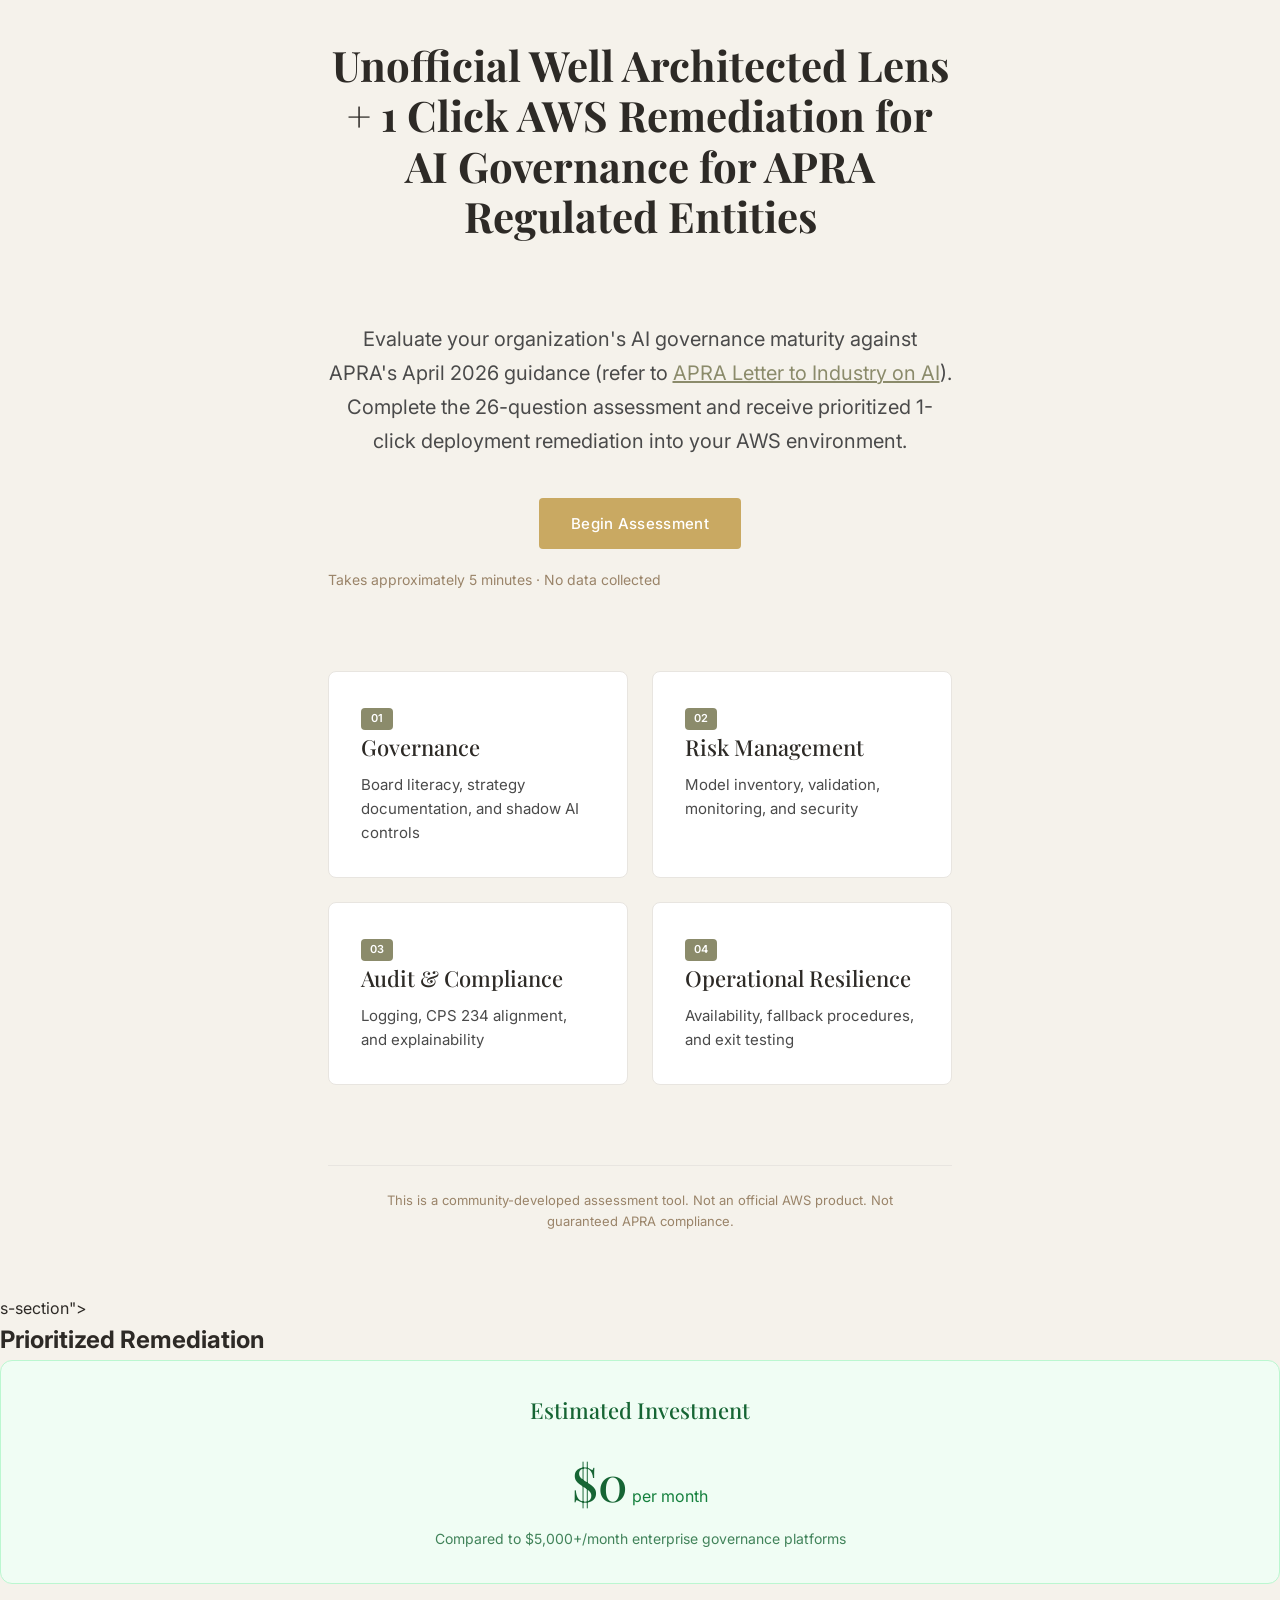
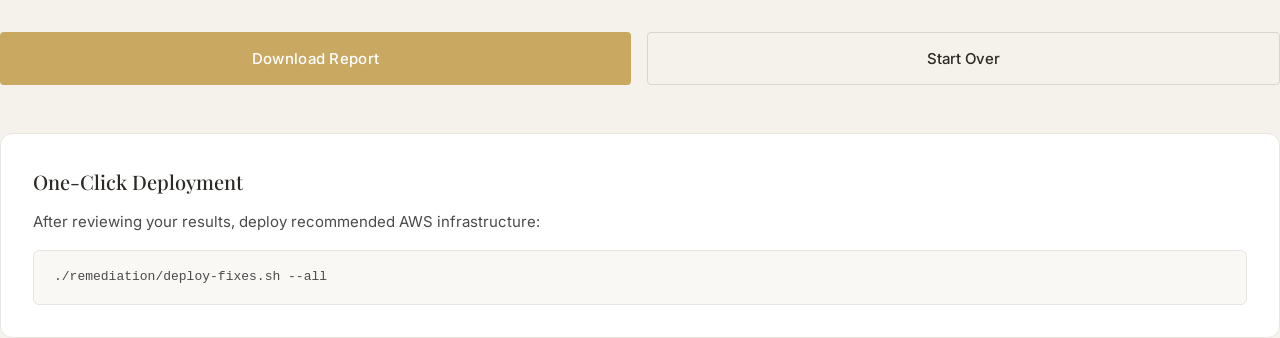
==== index.html @ 120c7f53 "Make all content fully left-justified" ====
<!DOCTYPE html>
<html lang="en">
<head>
    <meta charset="UTF-8">
    <meta name="viewport" content="width=device-width, initial-scale=1.0">
    <title>AI Governance Framework — Self-Assessment</title>
    <link rel="preconnect" href="https://fonts.googleapis.com">
    <link rel="preconnect" href="https://fonts.gstatic.com" crossorigin>
    <link href="https://fonts.googleapis.com/css2?family=Playfair+Display:wght@400;500;600&family=Inter:wght@400;450;500;600&display=swap" rel="stylesheet">
    <link rel="stylesheet" href="styles.css">
</head>
<body>
    <div class="container">
        <!-- Landing Page -->
        <section id="landing" class="landing">
            <header class="site-header">
                <h1 class="title">Unofficial Well Architected Lens + 1 Click AWS Remediation for AI Governance for APRA Regulated Entities</h1>
            </header>

            <div class="hero">
                <p class="lead">
                    Evaluate your organization's AI governance maturity against APRA's April 2026 guidance (refer to <a href="https://www.apra.gov.au/apra-letter-to-industry-on-artificial-intelligence-ai" target="_blank" style="color: var(--accent-olive); text-decoration: underline;">APRA Letter to Industry on AI</a>). 
                    Complete the 26-question assessment and receive prioritized 1-click deployment remediation into your AWS environment.
                </p>
                
                <button class="btn-primary" onclick="startAssessment()">
                    Begin Assessment
                </button>
                
                <p class="meta">Takes approximately 5 minutes · No data collected</p>
            </div>

            <div class="pillars-preview">
                <div class="pillar-card">
                    <span class="pillar-number">01</span>
                    <h3>Governance</h3>
                    <p>Board literacy, strategy documentation, and shadow AI controls</p>
                </div>
                <div class="pillar-card">
                    <span class="pillar-number">02</span>
                    <h3>Risk Management</h3>
                    <p>Model inventory, validation, monitoring, and security</p>
                </div>
                <div class="pillar-card">
                    <span class="pillar-number">03</span>
                    <h3>Audit & Compliance</h3>
                    <p>Logging, CPS 234 alignment, and explainability</p>
                </div>
                <div class="pillar-card">
                    <span class="pillar-number">04</span>
                    <h3>Operational Resilience</h3>
                    <p>Availability, fallback procedures, and exit testing</p>
                </div>
            </div>

            <div class="disclaimer-elegant">
                <p>This is a community-developed assessment tool. Not an official AWS product. Not guaranteed APRA compliance.</p>
            </div>
        </section>

        <!-- Assessment -->
        <section id="assessment" class="assessment" style="display: none;">
            <header class="assessment-header">
                <span class="back-link" onclick="showLanding()">← Back to overview</span>
                <div class="progress-container">
                    <div class="progress-bar">
                        <div class="progress-fill" id="progress-fill"></div>
                    </div>
                    <span class="progress-text">Question <span id="current-q">1</span> of 26</span>
                </div>
            </header>

            <div class="question-container" id="question-container">
                <!-- Questions injected by JS -->
            </div>

            <div class="question-nav">
                <button class="btn-secondary" id="prev-btn" onclick="prevQuestion()" disabled>Previous</button>
                <button class="btn-primary" id="next-btn" onclick="nextQuestion()">Next</button>
            </div>
        </section>

        <!-- Results -->
        <section id="results" class="results" style="display: none;">
            <header class="results-header">
                <span class="eyebrow">Assessment Complete</span>
                <h1 class="title">Your Results</h1>
            </header>

            <div class="score-section">
                <div class="score-display">
                    <span class="score-value" id="overall-score">0</span>
                    <span class="score-label">Overall Maturity</span>
                </div>
                <div class="maturity-badge" id="maturity-badge">Initial</div>
            </div>

            <div class="pillars-results" id="pillars-results">
                <!-- Pillar scores injected by JS -->
            </div>

            <div class="recommendations-section">
                <h2>Prioritized Remediation</h2>
                <div class="rec-list" id="rec-list">
                    <!-- Recommendations injected by JS -->
                </div>
            </div>

            <div class="cost-section">
                <h3>Estimated Investment</h3>
                <div class="cost-display">
                    <span class="cost-amount" id="cost-amount">$0</span>
                    <span class="cost-period">per month</span>
                </div>
                <p class="cost-note">Compared to $5,000+/month enterprise governance platforms</p>
            </div>

            <div class="actions">
                <button class="btn-primary" onclick="downloadReport()">Download Report</button>
                <button class="btn-secondary" onclick="restartAssessment()">Start Over</button>
            </div>

            <div class="export-section">
                <h4>One-Click Deployment</h4>
                <p>After reviewing your results, deploy recommended AWS infrastructure:</p>
                <code class="code-block">./remediation/deploy-fixes.sh --all</code>
            </div>
        </section>
    </div>

    <script src="questions-data.js"></script>
    <script src="survey-v2.js"></script>
</body>
</html>s-section">
                <h2>Prioritized Remediation</h2>
                <div class="rec-list" id="rec-list">
                    <!-- Recommendations injected by JS -->
                </div>
            </div>

            <div class="cost-section">
                <h3>Estimated Investment</h3>
                <div class="cost-display">
                    <span class="cost-amount" id="cost-amount">$0</span>
                    <span class="cost-period">per month</span>
                </div>
                <p class="cost-note">Compared to $5,000+/month enterprise governance platforms</p>
            </div>

            <div class="actions">
                <button class="btn-primary" onclick="downloadReport()">Download Report</button>
                <button class="btn-secondary" onclick="restartAssessment()">Start Over</button>
            </div>

            <div class="export-section">
                <h4>One-Click Deployment</h4>
                <p>After reviewing your results, deploy recommended AWS infrastructure:</p>
                <code class="code-block">./remediation/deploy-fixes.sh --all</code>
            </div>
        </section>
    </div>

    <script src="questions-data.js"></script>
    <script src="survey-v2.js"></script>
</body>
</html>
---- styles.css ----
/* Editorial AI Governance Assessment Styles */
/* Warm, sophisticated, minimalist aesthetic */

:root {
  /* Colors - Warm editorial palette (matching screenshot) */
  --bg-primary: #F5F2EB;
  --bg-secondary: #FAF8F5;
  --bg-card: #FFFFFF;
  
  --accent-gold: #C9A962;
  --accent-olive: #8B8B6B;
  --accent-gold-dark: #B8984F;
  
  --text-primary: #2D2A26;
  --text-secondary: #4A4A4A;
  --text-tertiary: #6B6B4E;
  --text-muted: #9A8469;
  
  --border-light: #E8E5E0;
  --border-medium: #D8D5D0;
  
  /* Typography */
  --font-serif: 'Playfair Display', Georgia, serif;
  --font-sans: 'Inter', -apple-system, BlinkMacSystemFont, sans-serif;
  
  /* Spacing */
  --max-width: 720px;
  --section-spacing: 80px;
  --element-spacing: 32px;
  
  /* Transitions */
  --transition-fast: 150ms ease;
  --transition-medium: 250ms ease;
}

* {
  box-sizing: border-box;
  margin: 0;
  padding: 0;
}

html {
  font-size: 16px;
  -webkit-font-smoothing: antialiased;
  -moz-osx-font-smoothing: grayscale;
}

body {
  font-family: var(--font-sans);
  background-color: var(--bg-primary);
  color: var(--text-primary);
  line-height: 1.6;
  min-height: 100vh;
}

.container {
  max-width: 720px;
  margin: 0 auto;
  padding: 40px 48px;
}

/* Header & Typography */
.site-header {
  text-align: center;
  margin-bottom: var(--section-spacing);
}

.eyebrow {
  display: block;
  font-family: var(--font-sans);
  font-size: 12px;
  font-weight: 500;
  letter-spacing: 0.15em;
  text-transform: uppercase;
  color: var(--text-tertiary);
  margin-bottom: 16px;
}

.title {
  font-family: var(--font-serif);
  font-size: 42px;
  font-weight: 700;
  line-height: 1.2;
  color: var(--text-primary);
  margin-bottom: 8px;
}

.subtitle {
  font-family: var(--font-sans);
  font-size: 18px;
  font-weight: 400;
  color: var(--text-secondary);
}

.lead {
  font-size: 20px;
  line-height: 1.7;
  color: var(--text-secondary);
  text-align: center;
  margin-bottom: 40px;
}

/* Hero Section */
.hero {
  text-align: center;
  margin-bottom: var(--section-spacing);
}

.meta {
  font-size: 14px;
  color: var(--text-muted);
  margin-top: 20px;
  text-align: left;
}

/* Buttons */
.btn-primary {
  display: inline-flex;
  align-items: center;
  justify-content: center;
  padding: 16px 32px;
  background-color: var(--accent-gold);
  color: #FFFFFF;
  font-family: var(--font-sans);
  font-size: 15px;
  font-weight: 500;
  letter-spacing: 0.02em;
  border: none;
  border-radius: 4px;
  cursor: pointer;
  transition: background-color var(--transition-fast), transform var(--transition-fast);
}

.btn-primary:hover {
  background-color: var(--accent-gold-dark);
  transform: translateY(-1px);
}

.btn-secondary {
  display: inline-flex;
  align-items: center;
  justify-content: center;
  padding: 16px 32px;
  background-color: transparent;
  color: var(--text-primary);
  font-family: var(--font-sans);
  font-size: 15px;
  font-weight: 500;
  border: 1px solid var(--border-medium);
  border-radius: 4px;
  cursor: pointer;
  transition: border-color var(--transition-fast), background-color var(--transition-fast);
}

.btn-secondary:hover {
  border-color: var(--accent-gold);
  background-color: var(--bg-secondary);
}

button:disabled {
  opacity: 0.4;
  cursor: not-allowed;
  transform: none !important;
}

/* Pillar Cards */
.pillars-preview {
  display: grid;
  grid-template-columns: repeat(2, 1fr);
  gap: 24px;
  margin-bottom: var(--section-spacing);
}

.pillar-card {
  background-color: var(--bg-card);
  border: 1px solid var(--border-light);
  border-radius: 8px;
  padding: 32px;
  transition: box-shadow var(--transition-medium), transform var(--transition-medium);
}

.pillar-card:hover {
  box-shadow: 0 4px 24px rgba(0, 0, 0, 0.06);
  transform: translateY(-2px);
}

.pillar-number {
  display: inline-flex;
  align-items: center;
  justify-content: center;
  min-width: 32px;
  height: 22px;
  background-color: var(--accent-olive);
  color: #FFFFFF;
  font-family: var(--font-sans);
  font-size: 11px;
  font-weight: 600;
  border-radius: 4px;
  padding: 0 8px;
  letter-spacing: 0.02em;
}

.pillar-card h3 {
  font-family: var(--font-serif);
  font-size: 22px;
  font-weight: 500;
  color: var(--text-primary);
  margin-bottom: 8px;
}

.pillar-card p {
  font-size: 15px;
  color: var(--text-secondary);
  line-height: 1.6;
}

/* Disclaimer */
.disclaimer-elegant {
  text-align: center;
  padding: 24px;
  border-top: 1px solid var(--border-light);
}

.disclaimer-elegant p {
  font-size: 13px;
  color: var(--text-muted);
}

.disclaimer-elegant p.italic {
  font-style: italic;
}

/* Assessment Section */
.assessment-header {
  margin-bottom: 48px;
}

.back-link {
  display: inline-block;
  font-size: 14px;
  color: var(--text-tertiary);
  cursor: pointer;
  margin-bottom: 24px;
  transition: color var(--transition-fast);
}

.back-link:hover {
  color: var(--accent-gold);
}

.progress-container {
  margin-bottom: 32px;
}

.progress-bar {
  height: 4px;
  background-color: var(--border-light);
  border-radius: 2px;
  overflow: hidden;
  margin-bottom: 12px;
}

.progress-fill {
  height: 100%;
  background-color: var(--accent-gold);
  border-radius: 2px;
  transition: width var(--transition-medium);
}

.progress-text {
  font-size: 13px;
  color: var(--text-muted);
  text-transform: uppercase;
  letter-spacing: 0.1em;
}

/* Question Container */
.question-container {
  background-color: var(--bg-card);
  border: 1px solid var(--border-light);
  border-radius: 12px;
  padding: 48px;
  margin-bottom: 32px;
}

.pillar-badge {
  display: inline-flex;
  align-items: center;
  gap: 8px;
  font-size: 12px;
  font-weight: 500;
  letter-spacing: 0.1em;
  text-transform: uppercase;
  color: var(--accent-gold);
  margin-bottom: 24px;
}

.question-text {
  font-family: var(--font-serif);
  font-size: 28px;
  font-weight: 500;
  line-height: 1.4;
  color: var(--text-primary);
  margin-bottom: 24px;
}

.question-rationale {
  font-size: 16px;
  color: var(--text-secondary);
  line-height: 1.7;
  padding: 20px 24px;
  background-color: var(--bg-secondary);
  border-radius: 8px;
  margin-bottom: 32px;
}

/* Options */
.options-list {
  display: flex;
  flex-direction: column;
  gap: 12px;
}

.option {
  display: flex;
  align-items: flex-start;
  gap: 16px;
  padding: 20px 24px;
  background-color: var(--bg-secondary);
  border: 1px solid transparent;
  border-radius: 8px;
  cursor: pointer;
  transition: border-color var(--transition-fast), background-color var(--transition-fast);
}

.option:hover {
  border-color: var(--border-medium);
}

.option.selected {
  border-color: var(--accent-gold);
  background-color: #FDF9F0;
}

.option input[type="radio"] {
  width: 20px;
  height: 20px;
  margin-top: 2px;
  accent-color: var(--accent-gold);
}

.option-text {
  font-size: 15px;
  line-height: 1.6;
  color: var(--text-primary);
}

/* Navigation */
.question-nav {
  display: flex;
  justify-content: space-between;
  align-items: center;
}

/* Results Section */
.results-header {
  text-align: center;
  margin-bottom: 48px;
}

.score-section {
  text-align: center;
  margin-bottom: 48px;
  padding: 48px;
  background-color: var(--bg-card);
  border: 1px solid var(--border-light);
  border-radius: 12px;
}

.score-display {
  margin-bottom: 24px;
}

.score-value {
  display: block;
  font-family: var(--font-serif);
  font-size: 80px;
  font-weight: 500;
  line-height: 1;
  color: var(--text-primary);
}

.score-label {
  display: block;
  font-size: 14px;
  color: var(--text-muted);
  letter-spacing: 0.1em;
  text-transform: uppercase;
  margin-top: 8px;
}

.maturity-badge {
  display: inline-block;
  padding: 8px 24px;
  background-color: var(--accent-gold);
  color: #FFFFFF;
  font-size: 14px;
  font-weight: 500;
  letter-spacing: 0.05em;
  border-radius: 20px;
}

/* Pillar Results */
.pillars-results {
  margin-bottom: 48px;
}

.pillar-result {
  display: flex;
  align-items: center;
  gap: 24px;
  padding: 24px 0;
  border-bottom: 1px solid var(--border-light);
}

.pillar-result:last-child {
  border-bottom: none;
}

.pillar-info {
  flex: 1;
}

.pillar-info h4 {
  font-family: var(--font-serif);
  font-size: 20px;
  font-weight: 500;
  color: var(--text-primary);
  margin-bottom: 4px;
}

.pillar-info p {
  font-size: 14px;
  color: var(--text-tertiary);
}

.pillar-bar-container {
  width: 120px;
}

.pillar-bar {
  height: 6px;
  background-color: var(--border-light);
  border-radius: 3px;
  overflow: hidden;
  margin-bottom: 6px;
}

.pillar-fill {
  height: 100%;
  background-color: var(--accent-gold);
  border-radius: 3px;
  transition: width 0.5s ease;
}

.pillar-score {
  font-size: 14px;
  font-weight: 600;
  color: var(--text-secondary);
  text-align: right;
}

/* Recommendations */
.recommendations-section {
  margin-bottom: 48px;
}

.recommendations-section h2 {
  font-family: var(--font-serif);
  font-size: 28px;
  font-weight: 500;
  margin-bottom: 32px;
}

.rec-item {
  display: flex;
  align-items: flex-start;
  gap: 16px;
  padding: 24px;
  background-color: var(--bg-card);
  border: 1px solid var(--border-light);
  border-radius: 8px;
  margin-bottom: 16px;
}

.rec-priority {
  display: inline-flex;
  align-items: center;
  justify-content: center;
  min-width: 60px;
  padding: 4px 12px;
  font-size: 12px;
  font-weight: 600;
  text-transform: uppercase;
  letter-spacing: 0.05em;
  border-radius: 4px;
}

.rec-priority.high {
  background-color: #FEF2F2;
  color: #DC2626;
}

.rec-priority.medium {
  background-color: #FFFBEB;
  color: #D97706;
}

.rec-content {
  flex: 1;
}

.rec-pillar {
  font-size: 12px;
  font-weight: 500;
  letter-spacing: 0.1em;
  text-transform: uppercase;
  color: var(--accent-gold);
  margin-bottom: 4px;
}

.rec-title {
  font-size: 16px;
  font-weight: 500;
  color: var(--text-primary);
  margin-bottom: 8px;
}

.rec-command {
  font-family: 'Monaco', 'Consolas', monospace;
  font-size: 12px;
  color: var(--text-tertiary);
  background-color: var(--bg-secondary);
  padding: 8px 12px;
  border-radius: 4px;
}

/* Cost Section */
.cost-section {
  background-color: #F0FDF4;
  border: 1px solid #BBF7D0;
  border-radius: 12px;
  padding: 32px;
  margin-bottom: 48px;
  text-align: center;
}

.cost-section h3 {
  font-family: var(--font-serif);
  font-size: 22px;
  font-weight: 500;
  margin-bottom: 16px;
  color: #166534;
}

.cost-display {
  margin-bottom: 8px;
}

.cost-amount {
  font-family: var(--font-serif);
  font-size: 48px;
  font-weight: 500;
  color: #166534;
}

.cost-period {
  font-size: 16px;
  color: #15803D;
}

.cost-note {
  font-size: 14px;
  color: #166534;
  opacity: 0.8;
}

/* Actions */
.actions {
  display: flex;
  gap: 16px;
  margin-bottom: 48px;
}

.actions button {
  flex: 1;
}

/* Export Section */
.export-section {
  background-color: var(--bg-card);
  border: 1px solid var(--border-light);
  border-radius: 12px;
  padding: 32px;
}

.export-section h4 {
  font-family: var(--font-serif);
  font-size: 20px;
  font-weight: 500;
  margin-bottom: 12px;
}

.export-section p {
  font-size: 15px;
  color: var(--text-secondary);
  margin-bottom: 16px;
}

.code-block {
  display: block;
  font-family: 'Monaco', 'Consolas', monospace;
  font-size: 13px;
  color: var(--text-secondary);
  background-color: var(--bg-secondary);
  padding: 16px 20px;
  border-radius: 6px;
  border: 1px solid var(--border-light);
}

/* Responsive */
@media (max-width: 640px) {
  .container {
    padding: 40px 20px;
  }
  
  .title {
    font-size: 36px;
  }
  
  .pillars-preview {
    grid-template-columns: 1fr;
  }
  
  .question-container {
    padding: 32px 24px;
  }
  
  .question-text {
    font-size: 22px;
  }
  
  .actions {
    flex-direction: column;
  }
  
  .pillar-result {
    flex-direction: column;
    align-items: flex-start;
  }
  
  .pillar-bar-container {
    width: 100%;
  }
}art;
  }
  
  .pillar-bar-container {
    width: 100%;
  }
} width: 100%;
  }
}
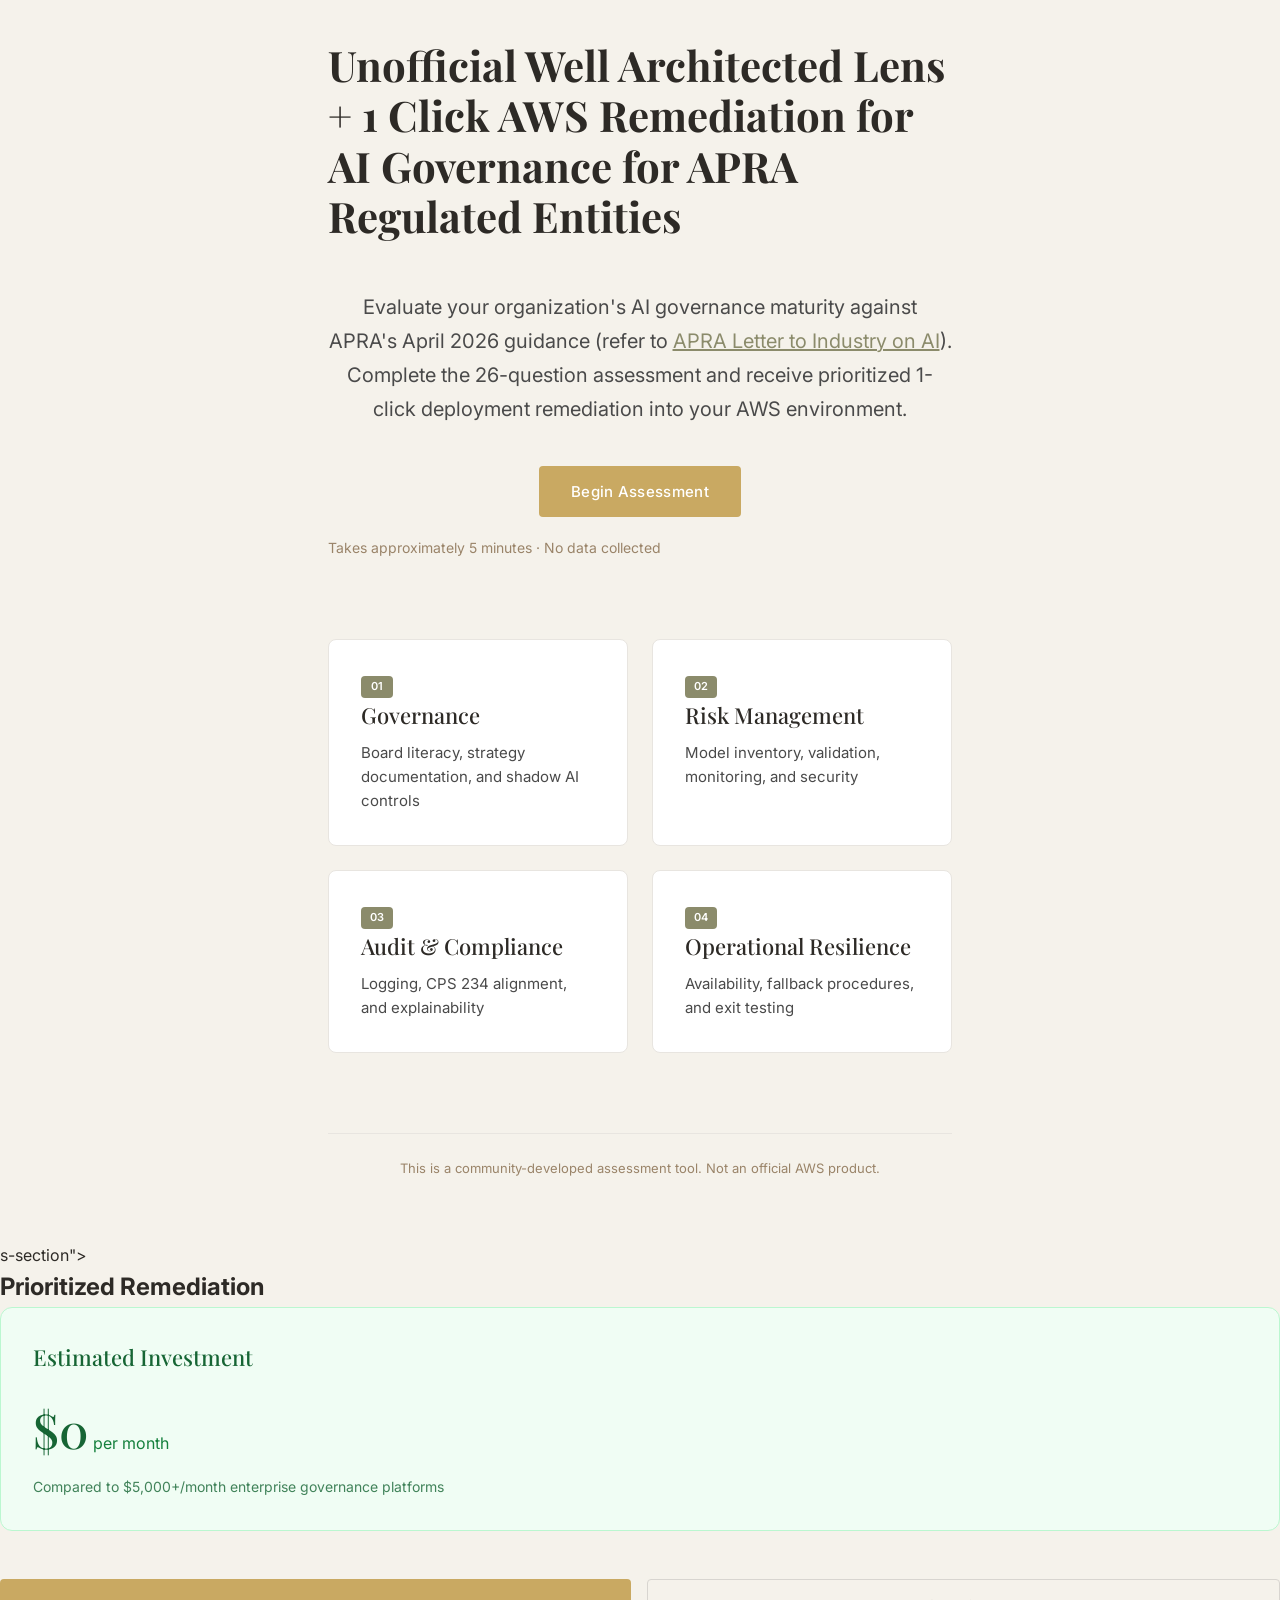
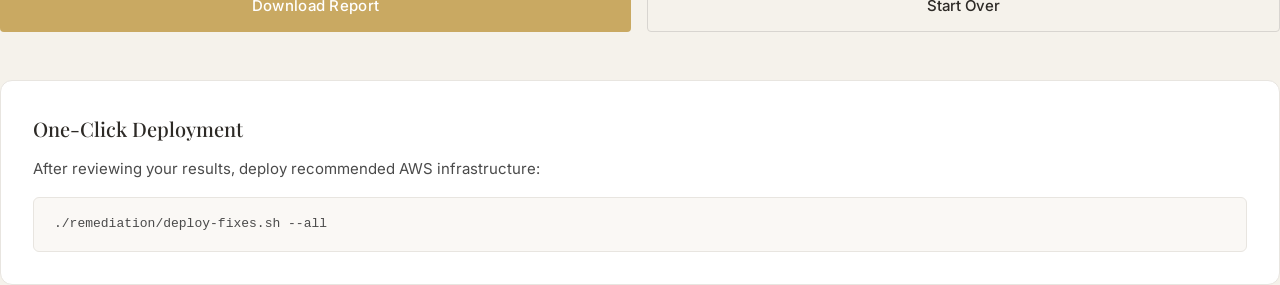
==== commit 40cfceda: "Fix Begin Assessment button - add inline startAssessment function" ====
--- a/index.html
+++ b/index.html
@@ -54,7 +54,7 @@
             </div>
 
             <div class="disclaimer-elegant">
-                <p>This is a community-developed assessment tool. Not an official AWS product. Not guaranteed APRA compliance.</p>
+                <p>This is a community-developed assessment tool. Not an official AWS product. </p>
             </div>
         </section>
 
@@ -129,7 +129,7 @@
     </div>
 
     <script src="questions-data.js"></script>
-    <script src="survey-v2.js"></script>
+    <script src="survey.js"></script>
 </body>
 </html>s-section">
                 <h2>Prioritized Remediation</h2>
@@ -161,6 +161,6 @@
     </div>
 
     <script src="questions-data.js"></script>
-    <script src="survey-v2.js"></script>
+    <script src="survey.js"></script>
 </body>
-</html>+</html>
--- a/styles.css
+++ b/styles.css
@@ -61,8 +61,8 @@
 
 /* Header & Typography */
 .site-header {
-  text-align: center;
-  margin-bottom: var(--section-spacing);
+  text-align: left;
+  margin-bottom: 48px;
 }
 
 .eyebrow {
@@ -552,7 +552,7 @@
   border-radius: 12px;
   padding: 32px;
   margin-bottom: 48px;
-  text-align: center;
+  text-align: left;
 }
 
 .cost-section h3 {
@@ -628,6 +628,11 @@
   border: 1px solid var(--border-light);
 }
 
+/* Hide GitHub Pages footer */
+.footer, .site-footer, [class*="footer"], [id*="footer"] {
+  display: none !important;
+}
+
 /* Responsive */
 @media (max-width: 640px) {
   .container {
@@ -670,4 +675,11 @@
   }
 } width: 100%;
   }
+}} width: 100%;
+  }
+}}
+} width: 100%;
+  }
+}} width: 100%;
+  }
 }
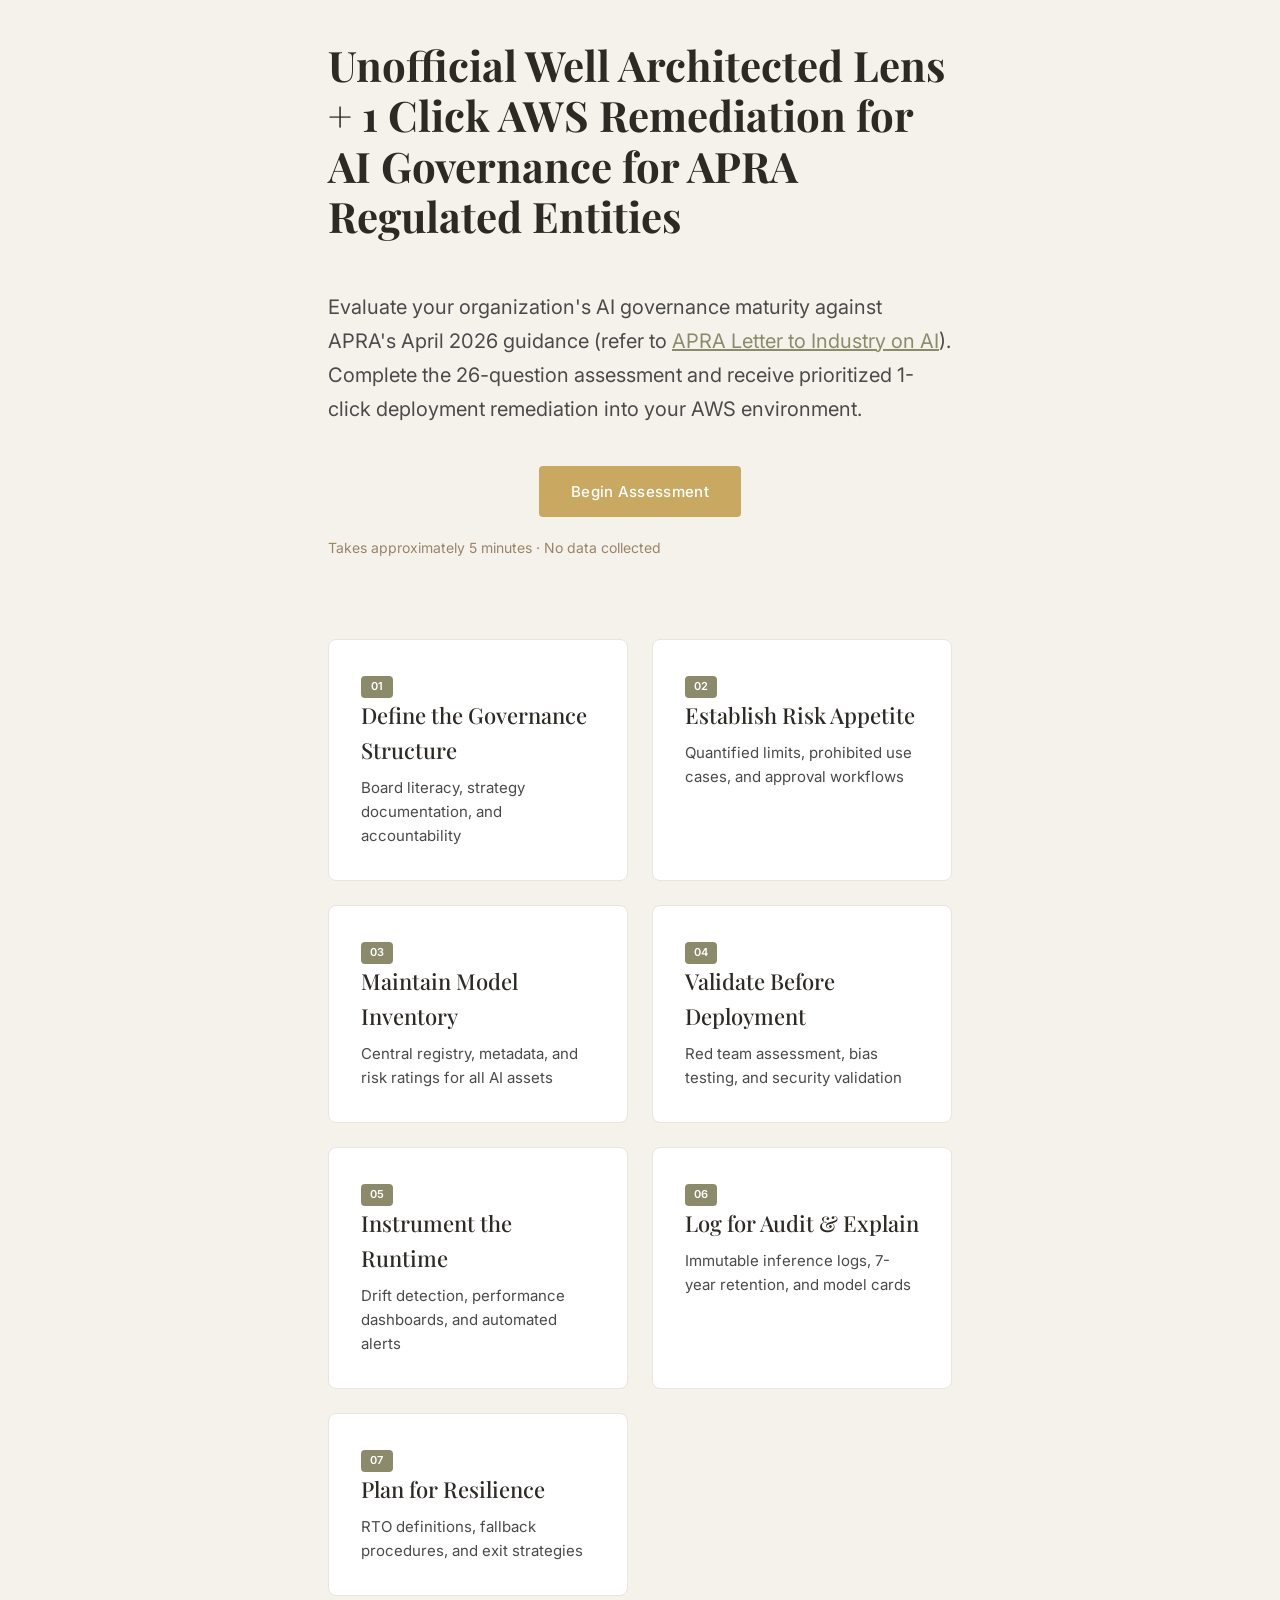
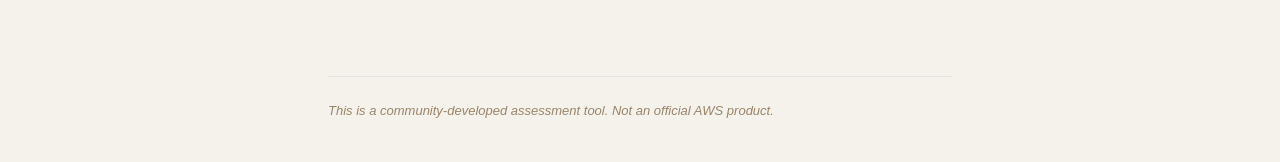
==== commit fe218967: "Remove extra sections and left-justify description" ====
--- a/index.html
+++ b/index.html
@@ -3,7 +3,7 @@
 <head>
     <meta charset="UTF-8">
     <meta name="viewport" content="width=device-width, initial-scale=1.0">
-    <title>AI Governance Framework — Self-Assessment</title>
+    <title>Unofficial Well Architected AI Governance Lens + 1 click remediation deployment</title>
     <link rel="preconnect" href="https://fonts.googleapis.com">
     <link rel="preconnect" href="https://fonts.gstatic.com" crossorigin>
     <link href="https://fonts.googleapis.com/css2?family=Playfair+Display:wght@400;500;600&family=Inter:wght@400;450;500;600&display=swap" rel="stylesheet">
@@ -23,6 +23,8 @@
                     Complete the 26-question assessment and receive prioritized 1-click deployment remediation into your AWS environment.
                 </p>
                 
+                <div class="divider"></div>
+                
                 <button class="btn-primary" onclick="startAssessment()">
                     Begin Assessment
                 </button>
@@ -33,28 +35,57 @@
             <div class="pillars-preview">
                 <div class="pillar-card">
                     <span class="pillar-number">01</span>
-                    <h3>Governance</h3>
-                    <p>Board literacy, strategy documentation, and shadow AI controls</p>
+                    <div>
+                        <h3>Define the Governance Structure</h3>
+                        <p>Board literacy, strategy documentation, and accountability</p>
+                    </div>
                 </div>
                 <div class="pillar-card">
                     <span class="pillar-number">02</span>
-                    <h3>Risk Management</h3>
-                    <p>Model inventory, validation, monitoring, and security</p>
+                    <div>
+                        <h3>Establish Risk Appetite</h3>
+                        <p>Quantified limits, prohibited use cases, and approval workflows</p>
+                    </div>
                 </div>
                 <div class="pillar-card">
                     <span class="pillar-number">03</span>
-                    <h3>Audit & Compliance</h3>
-                    <p>Logging, CPS 234 alignment, and explainability</p>
+                    <div>
+                        <h3>Maintain Model Inventory</h3>
+                        <p>Central registry, metadata, and risk ratings for all AI assets</p>
+                    </div>
                 </div>
                 <div class="pillar-card">
                     <span class="pillar-number">04</span>
-                    <h3>Operational Resilience</h3>
-                    <p>Availability, fallback procedures, and exit testing</p>
+                    <div>
+                        <h3>Validate Before Deployment</h3>
+                        <p>Red team assessment, bias testing, and security validation</p>
+                    </div>
+                </div>
+                <div class="pillar-card">
+                    <span class="pillar-number">05</span>
+                    <div>
+                        <h3>Instrument the Runtime</h3>
+                        <p>Drift detection, performance dashboards, and automated alerts</p>
+                    </div>
+                </div>
+                <div class="pillar-card">
+                    <span class="pillar-number">06</span>
+                    <div>
+                        <h3>Log for Audit & Explain</h3>
+                        <p>Immutable inference logs, 7-year retention, and model cards</p>
+                    </div>
+                </div>
+                <div class="pillar-card">
+                    <span class="pillar-number">07</span>
+                    <div>
+                        <h3>Plan for Resilience</h3>
+                        <p>RTO definitions, fallback procedures, and exit strategies</p>
+                    </div>
                 </div>
             </div>
 
-            <div class="disclaimer-elegant">
-                <p>This is a community-developed assessment tool. Not an official AWS product. </p>
+            <div style="margin-top: 48px; padding-top: 24px; border-top: 1px solid var(--border-light);">
+                <p class="italic" style="font-size: 13px; color: var(--text-muted); font-style: italic; text-align: left;">This is a community-developed assessment tool. Not an official AWS product.</p>
             </div>
         </section>
 
@@ -99,68 +130,23 @@
                 <!-- Pillar scores injected by JS -->
             </div>
 
-            <div class="recommendations-section">
-                <h2>Prioritized Remediation</h2>
-                <div class="rec-list" id="rec-list">
-                    <!-- Recommendations injected by JS -->
-                </div>
-            </div>
-
-            <div class="cost-section">
-                <h3>Estimated Investment</h3>
-                <div class="cost-display">
-                    <span class="cost-amount" id="cost-amount">$0</span>
-                    <span class="cost-period">per month</span>
-                </div>
-                <p class="cost-note">Compared to $5,000+/month enterprise governance platforms</p>
-            </div>
-
             <div class="actions">
                 <button class="btn-primary" onclick="downloadReport()">Download Report</button>
                 <button class="btn-secondary" onclick="restartAssessment()">Start Over</button>
-            </div>
-
-            <div class="export-section">
-                <h4>One-Click Deployment</h4>
-                <p>After reviewing your results, deploy recommended AWS infrastructure:</p>
-                <code class="code-block">./remediation/deploy-fixes.sh --all</code>
             </div>
         </section>
     </div>
 
     <script src="questions-data.js"></script>
     <script src="survey.js"></script>
+    <script>
+        function startAssessment() {
+            document.getElementById('landing').style.display = 'none';
+            document.getElementById('assessment').style.display = 'block';
+            if (typeof renderQuestion === 'function') {
+                renderQuestion();
+            }
+        }
+    </script>
 </body>
-</html>s-section">
-                <h2>Prioritized Remediation</h2>
-                <div class="rec-list" id="rec-list">
-                    <!-- Recommendations injected by JS -->
-                </div>
-            </div>
-
-            <div class="cost-section">
-                <h3>Estimated Investment</h3>
-                <div class="cost-display">
-                    <span class="cost-amount" id="cost-amount">$0</span>
-                    <span class="cost-period">per month</span>
-                </div>
-                <p class="cost-note">Compared to $5,000+/month enterprise governance platforms</p>
-            </div>
-
-            <div class="actions">
-                <button class="btn-primary" onclick="downloadReport()">Download Report</button>
-                <button class="btn-secondary" onclick="restartAssessment()">Start Over</button>
-            </div>
-
-            <div class="export-section">
-                <h4>One-Click Deployment</h4>
-                <p>After reviewing your results, deploy recommended AWS infrastructure:</p>
-                <code class="code-block">./remediation/deploy-fixes.sh --all</code>
-            </div>
-        </section>
-    </div>
-
-    <script src="questions-data.js"></script>
-    <script src="survey.js"></script>
-</body>
-</html>
+</html>
--- a/styles.css
+++ b/styles.css
@@ -96,7 +96,7 @@
   font-size: 20px;
   line-height: 1.7;
   color: var(--text-secondary);
-  text-align: center;
+  text-align: left;
   margin-bottom: 40px;
 }
 
@@ -536,13 +536,29 @@
   margin-bottom: 8px;
 }
 
+.btn-deploy {
+  display: inline-flex;
+  align-items: center;
+  justify-content: center;
+  padding: 10px 20px;
+  background-color: var(--accent-gold);
+  color: #FFFFFF;
+  font-family: var(--font-sans);
+  font-size: 13px;
+  font-weight: 500;
+  border: none;
+  border-radius: 4px;
+  cursor: pointer;
+  transition: background-color var(--transition-fast);
+  margin-top: 8px;
+}
+
+.btn-deploy:hover {
+  background-color: var(--accent-gold-dark);
+}
+
 .rec-command {
-  font-family: 'Monaco', 'Consolas', monospace;
-  font-size: 12px;
-  color: var(--text-tertiary);
-  background-color: var(--bg-secondary);
-  padding: 8px 12px;
-  border-radius: 4px;
+  display: none;
 }
 
 /* Cost Section */
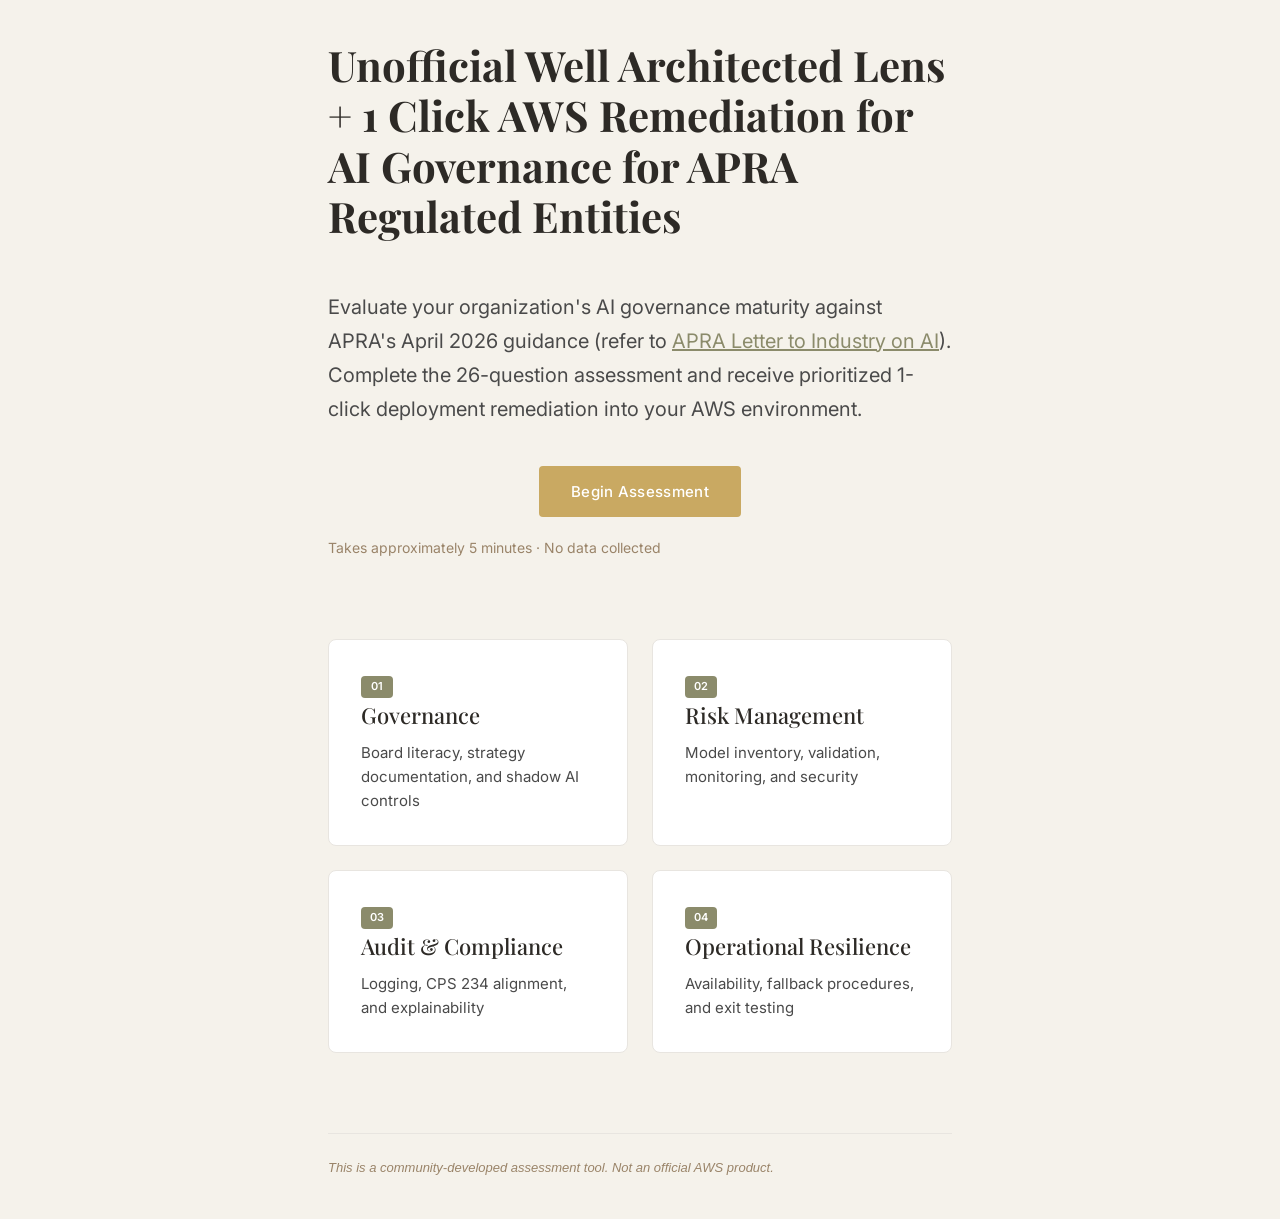
==== commit 302f5f1a: "Revert to 4 pillars" ====
--- a/index.html
+++ b/index.html
@@ -36,50 +36,29 @@
                 <div class="pillar-card">
                     <span class="pillar-number">01</span>
                     <div>
-                        <h3>Define the Governance Structure</h3>
-                        <p>Board literacy, strategy documentation, and accountability</p>
+                        <h3>Governance</h3>
+                        <p>Board literacy, strategy documentation, and shadow AI controls</p>
                     </div>
                 </div>
                 <div class="pillar-card">
                     <span class="pillar-number">02</span>
                     <div>
-                        <h3>Establish Risk Appetite</h3>
-                        <p>Quantified limits, prohibited use cases, and approval workflows</p>
+                        <h3>Risk Management</h3>
+                        <p>Model inventory, validation, monitoring, and security</p>
                     </div>
                 </div>
                 <div class="pillar-card">
                     <span class="pillar-number">03</span>
                     <div>
-                        <h3>Maintain Model Inventory</h3>
-                        <p>Central registry, metadata, and risk ratings for all AI assets</p>
+                        <h3>Audit & Compliance</h3>
+                        <p>Logging, CPS 234 alignment, and explainability</p>
                     </div>
                 </div>
                 <div class="pillar-card">
                     <span class="pillar-number">04</span>
                     <div>
-                        <h3>Validate Before Deployment</h3>
-                        <p>Red team assessment, bias testing, and security validation</p>
-                    </div>
-                </div>
-                <div class="pillar-card">
-                    <span class="pillar-number">05</span>
-                    <div>
-                        <h3>Instrument the Runtime</h3>
-                        <p>Drift detection, performance dashboards, and automated alerts</p>
-                    </div>
-                </div>
-                <div class="pillar-card">
-                    <span class="pillar-number">06</span>
-                    <div>
-                        <h3>Log for Audit & Explain</h3>
-                        <p>Immutable inference logs, 7-year retention, and model cards</p>
-                    </div>
-                </div>
-                <div class="pillar-card">
-                    <span class="pillar-number">07</span>
-                    <div>
-                        <h3>Plan for Resilience</h3>
-                        <p>RTO definitions, fallback procedures, and exit strategies</p>
+                        <h3>Operational Resilience</h3>
+                        <p>Availability, fallback procedures, and exit testing</p>
                     </div>
                 </div>
             </div>
